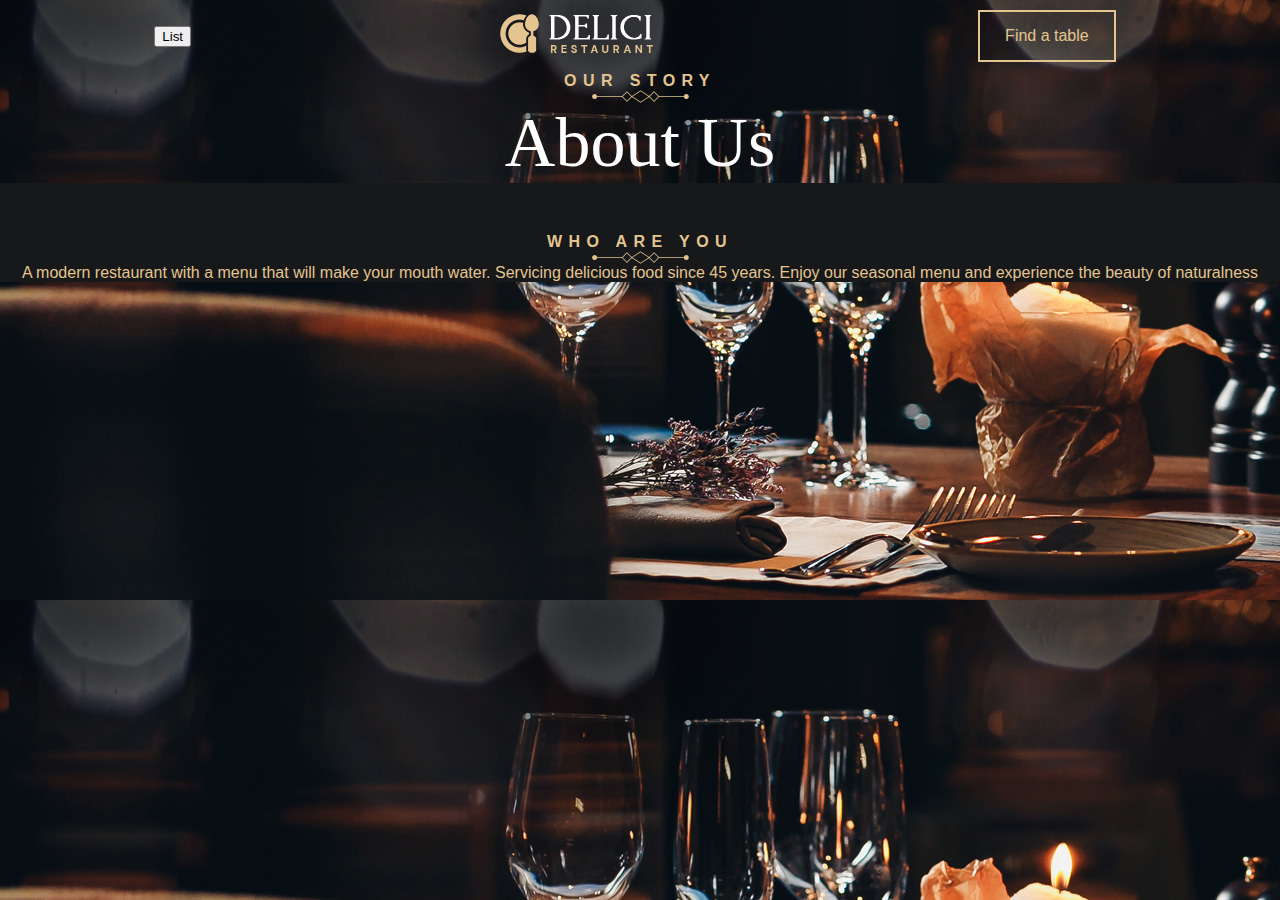
==== Aboutus.html @ eef8cc1a "add aboutus" ====
<!DOCTYPE html>
<html lang="en">
    <head>
        <title></title>
        <meta charset="UTF-8">
        <meta name="viewport" content="width=device-width, initial-scale=1">
        <link href="../Assets/Css/Aboutus.css" rel="stylesheet">
    </head>
    <body>
    <header class="header">
        <div class="form-header">
        <button class="list">List</button>
        <a href="./home.html"><img src="../Assets/Picture/ImageAboutus/Logosan.png" alt="Logo"></a>
        <div class="find-a-table">Find a table</div>
        </div>
        <div class="text">
            <span>OUR STORY</span>
            <img src="../Assets/Picture/ImageAboutus/symbol.png" alt="symbol">
            <div class="subtitle">About Us</div>
        </div>
    </header>
    <div class="space"></div>
    <div class="subtext">
        <span>WHO ARE YOU</span>
        <img src="../Assets/Picture/ImageAboutus/symbol.png" alt="symbol">
        <div>A modern restaurant with a menu that will make your mouth water. Servicing delicious food since 45 years. Enjoy our seasonal menu and experience the beauty of naturalness</div>
    </div>


    </body>
</html>
---- Assets/Css/Aboutus.css ----
body{
    background-image: url(../Picture/ImageAboutus/banner-image-1.6ae18acdd16dc62fbafb.jpg);
    font-family: Arial, Helvetica, sans-serif;
    color: #e4c590;
    max-width: 100%;
    padding: 0;
    margin: 0;
    overflow: hidden;
}
.form-header{
    display: flex;
    flex-direction: row;
    justify-content: space-around;
    align-items: center;
}
.find-a-table{
    border: solid 2px #e4c590;
    margin: 10px;
    padding: 15px 25px 15px 25px;
}
.find-a-table:hover{
    background-color: #e4c590;
    color:black;
    transition: all 1s ease;
}
.text{
    display:flex;
    flex-direction: column;
    align-items: center;
    position: relative;
}
span{
    font-weight: 700;
    letter-spacing: .4em;
}
.subtitle{
    font-family: 'Times New Roman', Times, serif;
    color:white;
    font-size: 70px;
    text-transform:initial;
}
.subtext{
    border:solid 0px;
    background-color: #171819;
    display:flex;
    flex-direction: column;
    align-items: center;
}
.space{
    width:100%;
    height: 50px;
    background-color: #171819;
}
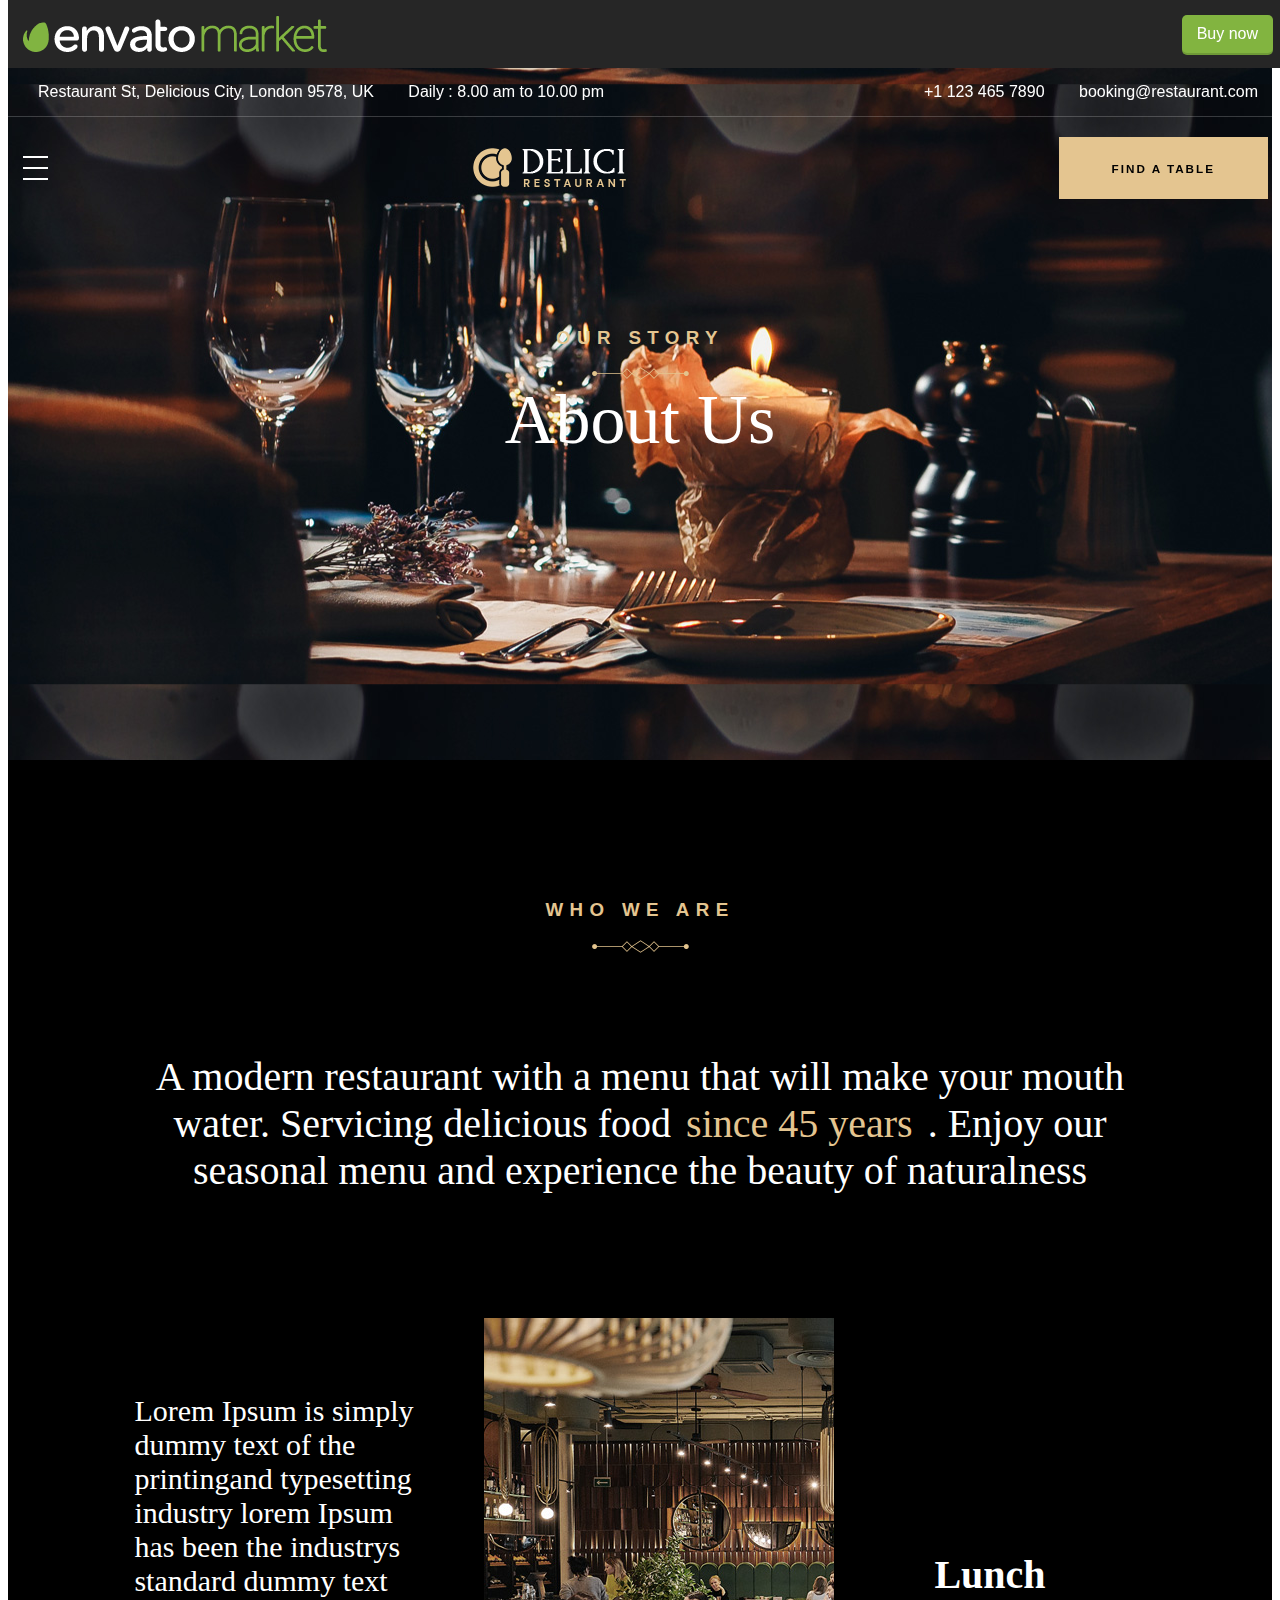
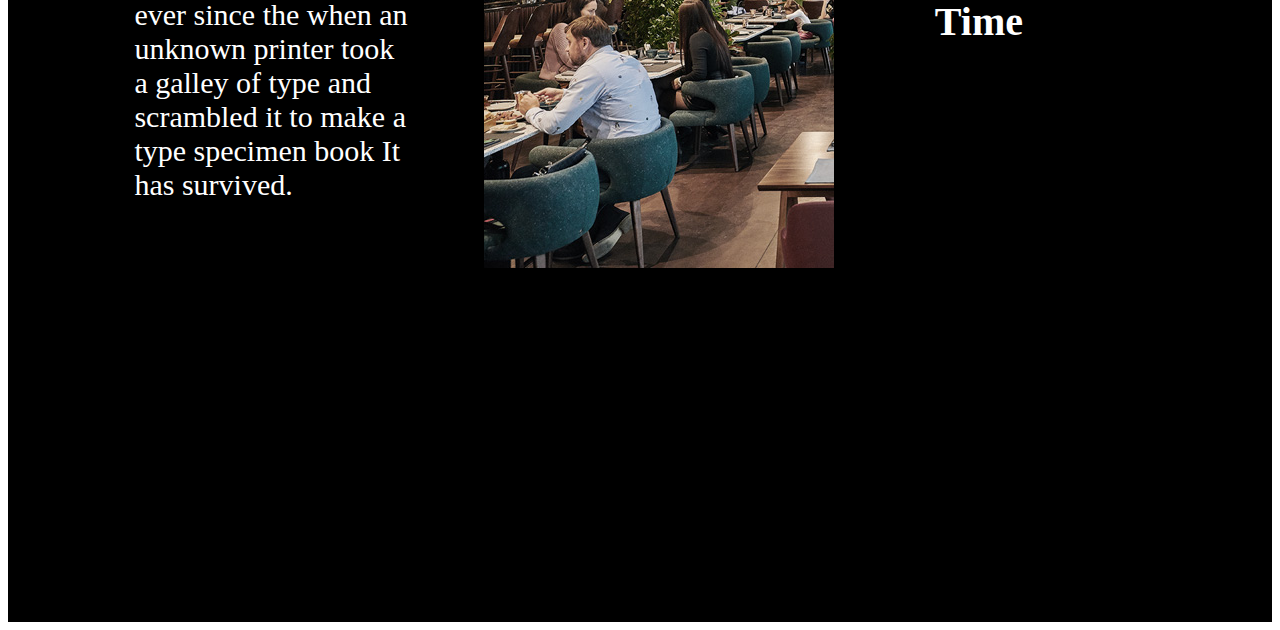
==== commit 1c4c7200: "update new aboutus file" ====
--- a/Aboutus.html
+++ b/Aboutus.html
@@ -4,28 +4,62 @@
         <title></title>
         <meta charset="UTF-8">
         <meta name="viewport" content="width=device-width, initial-scale=1">
-        <link href="../Assets/Css/Aboutus.css" rel="stylesheet">
+        <link href="./Assets/Css/Aboutus.css" rel="stylesheet">
     </head>
     <body>
-    <header class="header">
-        <div class="form-header">
-        <button class="list">List</button>
-        <a href="./home.html"><img src="../Assets/Picture/ImageAboutus/Logosan.png" alt="Logo"></a>
-        <div class="find-a-table">Find a table</div>
-        </div>
-        <div class="text">
-            <span>OUR STORY</span>
-            <img src="../Assets/Picture/ImageAboutus/symbol.png" alt="symbol">
+        <header class="header-box">
+            <div class="top-header">
+                <img src="./Assets/Picture/ImageAboutus/Layer.png" alt="product">
+                <a class="link" href="./home.html">Buy now</a>
+            </div>
+            <div class="topnext">
+                <div class="topnext-left">
+                    <span>Restaurant St, Delicious City, London 9578, UK </span>
+                    <span>Daily : 8.00 am to 10.00 pm</span>
+                </div>
+                <div class="topnext-right">
+                    <span>+1 123 465 7890</span>
+                    <span>booking@restaurant.com</span>
+                </div>
+            </div>
+            <div class="boxbottom">
+                <span class="list">
+                    <span class="top"></span>
+                    <span class="middle"></span>
+                    <span class="bottom"></span>
+                </span>
+                <img src="./Assets/Picture/ImageAboutus/Logosan.png" alt="Logosan">
+                <div class="find-a-table"><h3>FIND A TABLE</h3></div>
+            </div>
+        </header>
+        <div class="container1">
+            <div class="subtext"><h3>OUR STORY</h3></div>
+            <img src="./Assets/Picture/ImageAboutus/symbol.png" alt="Symbol">
             <div class="subtitle">About Us</div>
         </div>
-    </header>
-    <div class="space"></div>
-    <div class="subtext">
-        <span>WHO ARE YOU</span>
-        <img src="../Assets/Picture/ImageAboutus/symbol.png" alt="symbol">
-        <div>A modern restaurant with a menu that will make your mouth water. Servicing delicious food since 45 years. Enjoy our seasonal menu and experience the beauty of naturalness</div>
-    </div>
-
+        <div class="container2">
+            <div class="subtext"><h3>WHO WE ARE</h3></div>
+            <img src="./Assets/Picture/ImageAboutus/symbol.png" alt="Symbol">
+            <div class="text">
+            A modern restaurant with a menu that will make your mouth water. 
+            Servicing delicious food<span>since 45 years</span>.
+            Enjoy our seasonal menu and experience the beauty of naturalness
+            <div class="boxcontainer">
+                <div class="box1">
+                    <div class="text">
+                        Lorem Ipsum is simply dummy text of the printingand typesetting industry lorem Ipsum has been the industrys standard dummy text ever since the when an unknown printer took a galley of type and scrambled it to make a type specimen book It has survived.
+                    </div>
+                </div>
+                <div class="box2">
+                <img src="./Assets/Picture/ImageAboutus/photo1.jpg" alt="photo1">
+                </div>
+                <div class="box3">
+                    <div class="text"><strong>Lunch Time</strong></div>
+                    
+                </div>
+            </div>
+            </div>
+        </div>
 
     </body>
 </html>--- a/Assets/Css/Aboutus.css
+++ b/Assets/Css/Aboutus.css
@@ -1,53 +1,175 @@
-body{
-    background-image: url(../Picture/ImageAboutus/banner-image-1.6ae18acdd16dc62fbafb.jpg);
+.header-box{
+    position: fixed;
+    width: 100%;
+    top:0px;
+    z-index: 999;
+}
+.top-header{
+    background-color: #262626;
+    max-width: 100%;
+    display: flex;
+    align-items: center;
+    justify-content: space-between;
+    position: sticky;
+    padding: 15px;
+}
+.link{
+    border: none;
+    box-shadow: 0 2px 0 #6f9a37;
+    background-color: #82b440;
+    border-radius: 5px;
+    padding: 10px 15px;
+    text-decoration: none;
     font-family: Arial, Helvetica, sans-serif;
-    color: #e4c590;
-    max-width: 100%;
-    padding: 0;
-    margin: 0;
-    overflow: hidden;
+    cursor: pointer;
+    color: white;
 }
-.form-header{
+.topnext{
+    display:flex;
+    color:white;
+    background:none;
+    border-bottom: 1px solid hsla(0,0%,100%,.2);
+    padding:15px;
+    justify-content: space-between;
+    font-family: Arial, Helvetica, sans-serif;
+}
+span{
+    padding:15px;
+}
+.boxbottom{
     display: flex;
     flex-direction: row;
-    justify-content: space-around;
     align-items: center;
+    justify-content: space-between;
 }
 .find-a-table{
-    border: solid 2px #e4c590;
-    margin: 10px;
-    padding: 15px 25px 15px 25px;
+    background-color: #e4c590;
+    padding: 10px 50px;
+    margin: 20px;
+    font-family: Arial, Helvetica, sans-serif;
+    cursor: pointer;
+    letter-spacing: 2px;
+    font-size: 10px;
+    transition: all .3s ease 0s;
+    vertical-align: top;
+    border: solid 3px #e4c590;
 }
 .find-a-table:hover{
-    background-color: #e4c590;
-    color:black;
-    transition: all 1s ease;
+    background-color: black;
+    color:white;
 }
-.text{
+.top{
+    animation-name:return;
+    animation-duration: 1s;
+    animation-timing-function: ease-in-out;
+    animation-delay: 0.2s;
+    animation-iteration-count: infinite;
+    animation-direction: alternate;
+    animation-fill-mode: forwards;
+    animation-play-state: running;  
+}
+.middle{
+    animation-duration: 1s;
+    animation-timing-function: ease-in-out;
+    animation-delay: 0.4s;
+    animation-iteration-count: infinite;
+    animation-direction: alternate;
+    animation-fill-mode: forwards;
+    animation-play-state: running;
+    animation-name: return;
+}
+.bottom{
+    animation-duration: 1s;
+    animation-timing-function: ease-in-out;
+    animation-delay: 0.6s;
+    animation-iteration-count: infinite;
+    animation-direction: alternate;
+    animation-fill-mode: forwards;
+    animation-play-state: running;
+    animation-name: return;
+}
+@keyframes return {
+0% {
+    width: 100%;
+}
+50%{
+    width: 50%;
+}
+100%{
+    width: 100%;
+}
+}
+.list{
+    display: flex;
+    flex-direction: column;
+    height: 24px;
+    justify-content: space-between;
+    padding-bottom: 5px;
+    padding-top: 5px;
+    width: 30px;
+
+}
+.list span{
+    background: #fff;
+    height: 2px;
+    width: 83.33333333%;
+    transition-duration: 0.4s;
+    transition-timing-function: ease-in-out;
+    transition-property: all;
+    padding: 0px;
+}
+.list:hover span{
+    width: 100%;
+}
+.container1{
+    display: flex;
+    flex-direction: column;
+    align-items: center;
+    margin: 0px;
+    background-image: url(../Picture/ImageAboutus/banner-image-1.6ae18acdd16dc62fbafb.jpg);
+    max-width: 100%;
+    padding: 300px;
+    background-position: 50%;
+}
+.subtext{
+    letter-spacing: .4em;
+    color: #e4c590;
+    font-family: Arial, Helvetica, sans-serif;
+}
+.subtitle{
+    font-size: 70px;
+    color: #fff;
+}
+.container2{
+    background-color: black;
     display:flex;
     flex-direction: column;
     align-items: center;
-    position: relative;
+    padding: 120px 0px;
 }
-span{
-    font-weight: 700;
-    letter-spacing: .4em;
+.text{
+    color:#fff;
+    margin:0 auto;
+    width: 80%;
+    text-align: center;
+    font-size: 40px;
+    margin: 100px 0px;
 }
-.subtitle{
-    font-family: 'Times New Roman', Times, serif;
-    color:white;
-    font-size: 70px;
-    text-transform:initial;
+.text span{
+    color: #e4c590;
 }
-.subtext{
-    border:solid 0px;
-    background-color: #171819;
-    display:flex;
-    flex-direction: column;
+.boxcontainer{
+    display: flex;
+    margin: 100px 0px;
+    flex-direction: row;
     align-items: center;
 }
-.space{
-    width:100%;
-    height: 50px;
-    background-color: #171819;
+.box1 .text{
+    font-size: 30px;
+    width: 80%;
+    text-align: left;
+}
+.box3{
+    padding: 0px 100px;
+    margin: auto;
 }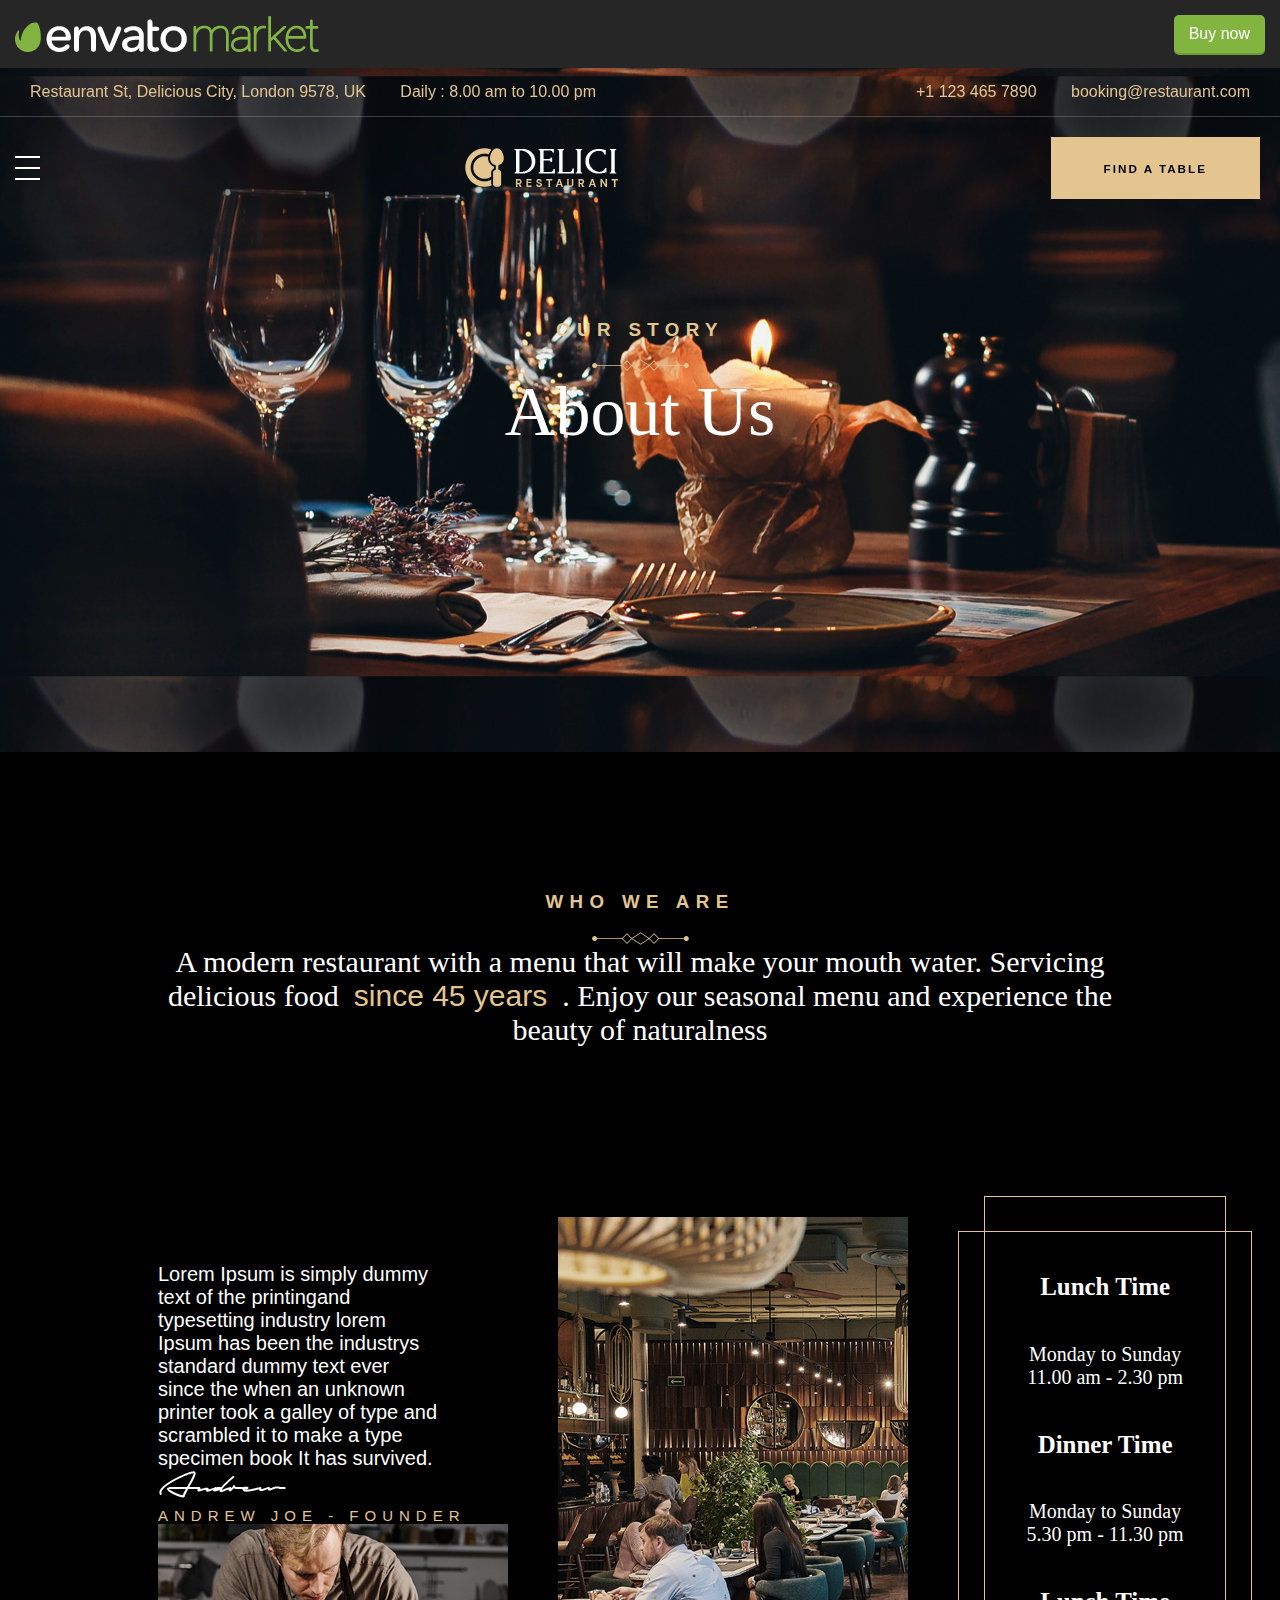
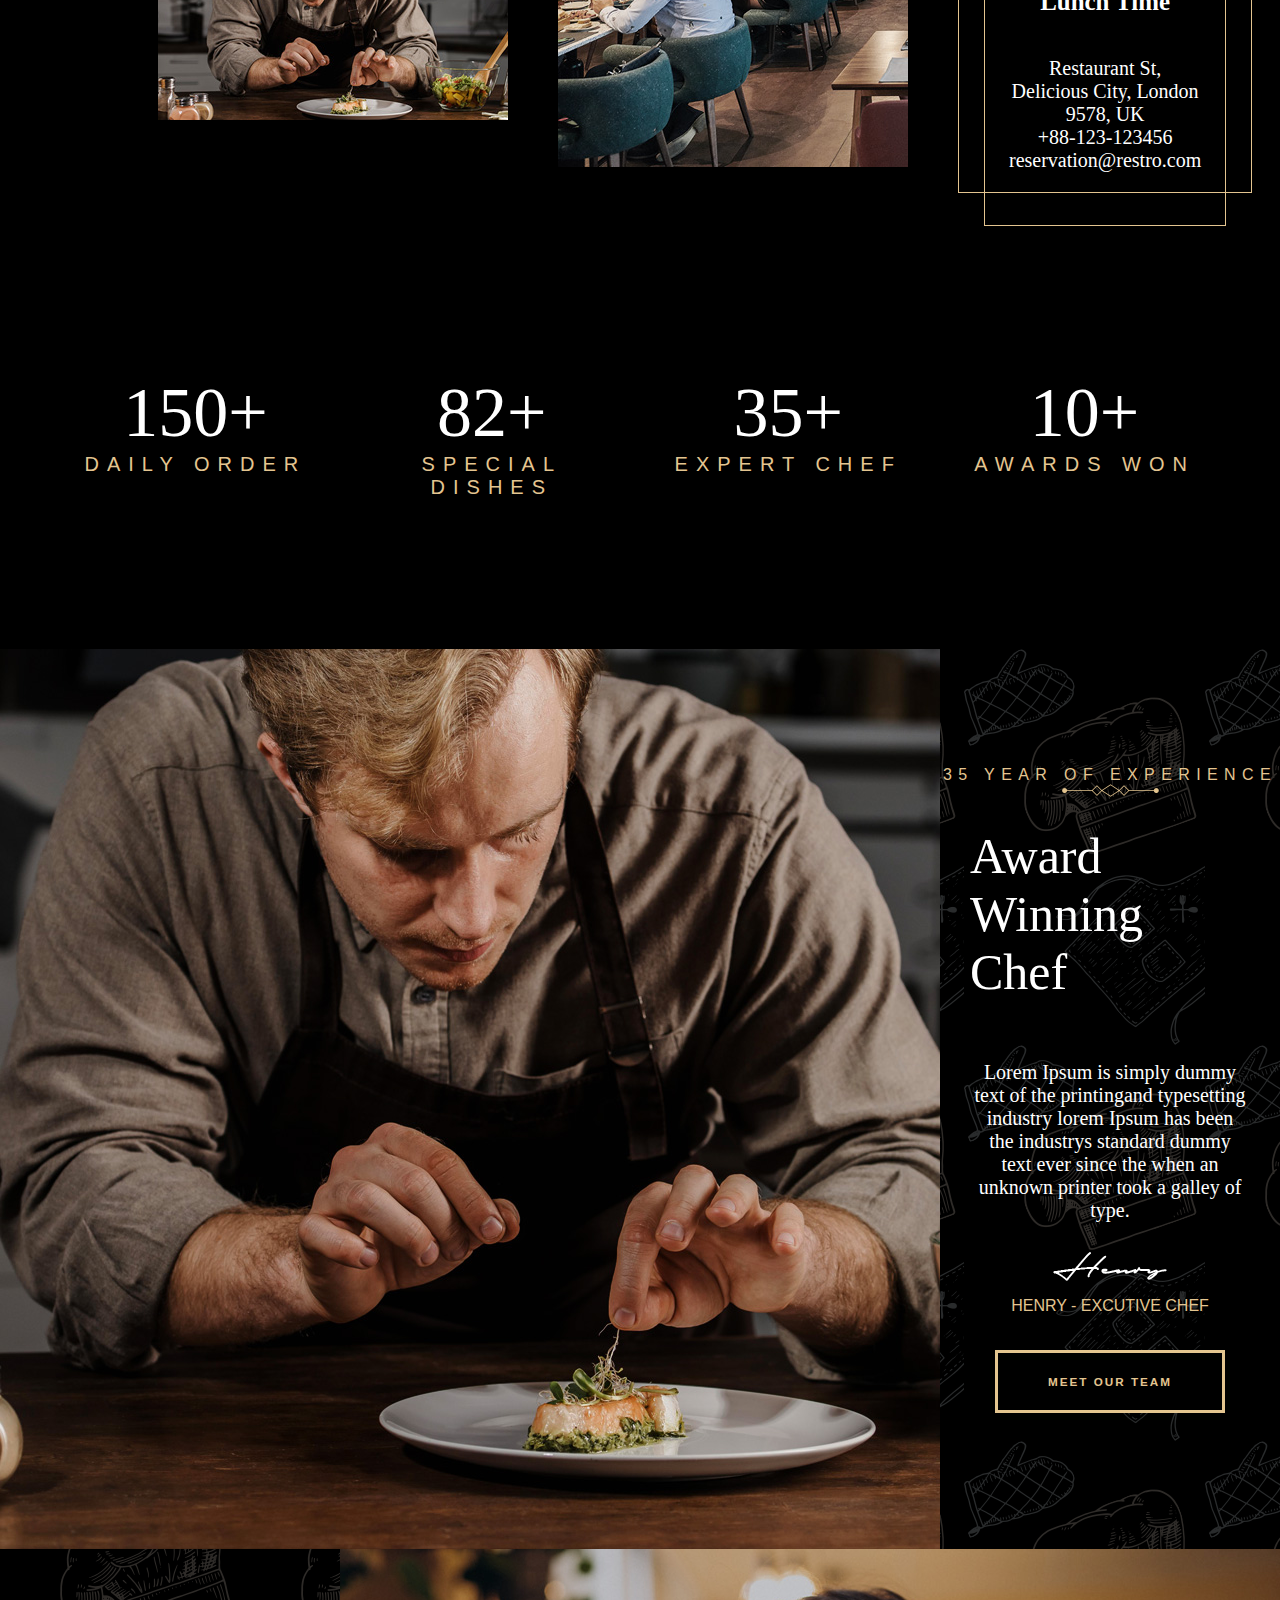
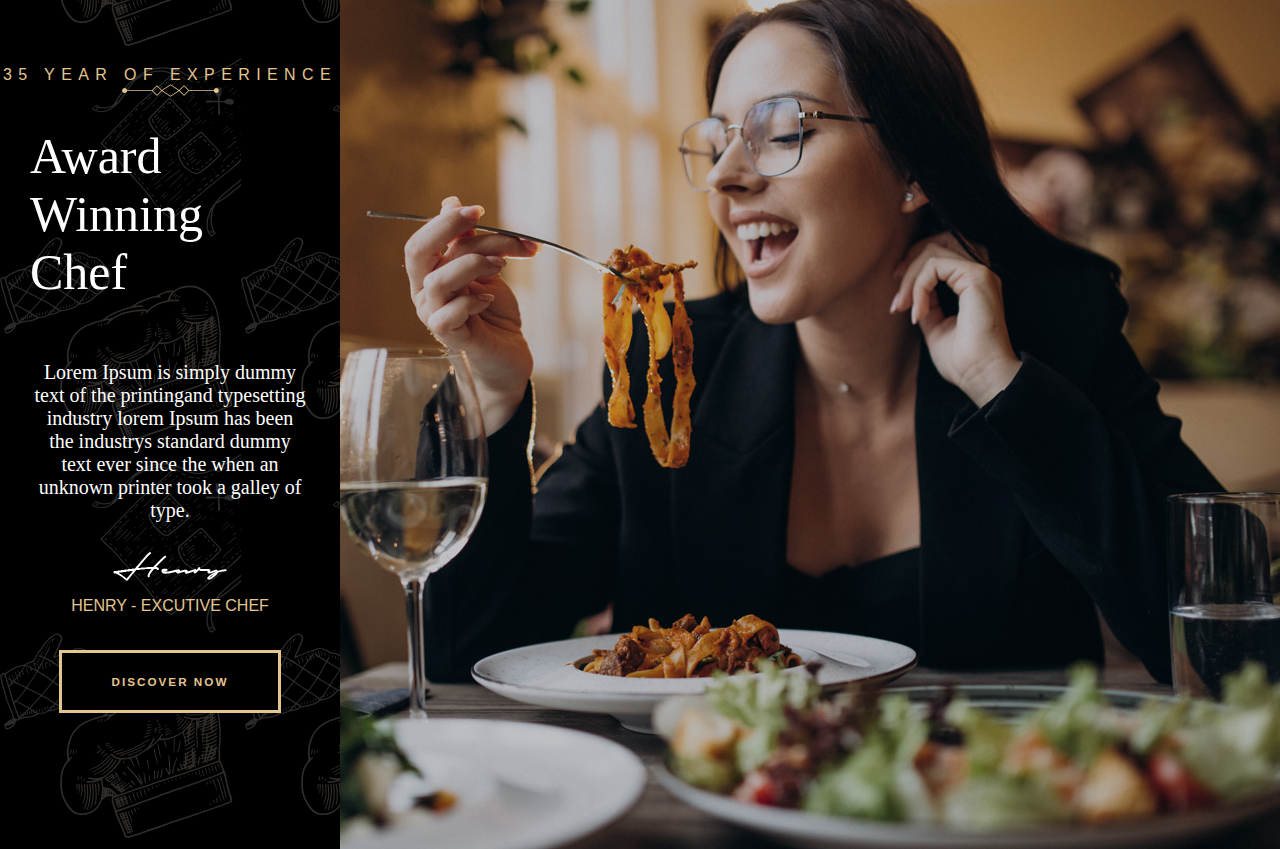
==== commit 95950609: "reup aboutus" ====
--- a/Aboutus.html
+++ b/Aboutus.html
@@ -1,7 +1,7 @@
 <!DOCTYPE html>
 <html lang="en">
     <head>
-        <title></title>
+        <title>About Us</title>
         <meta charset="UTF-8">
         <meta name="viewport" content="width=device-width, initial-scale=1">
         <link href="./Assets/Css/Aboutus.css" rel="stylesheet">
@@ -49,17 +49,79 @@
                     <div class="text">
                         Lorem Ipsum is simply dummy text of the printingand typesetting industry lorem Ipsum has been the industrys standard dummy text ever since the when an unknown printer took a galley of type and scrambled it to make a type specimen book It has survived.
                     </div>
+                    <img src="./Assets/Picture/ImageAboutus/signature.png" alt="signature">
+                    <div class="subtext">ANDREW JOE - FOUNDER</div>
+                    <img src="./Assets/Picture/ImageAboutus/adpicture.jpg" alt="video">
                 </div>
                 <div class="box2">
                 <img src="./Assets/Picture/ImageAboutus/photo1.jpg" alt="photo1">
                 </div>
-                <div class="box3">
-                    <div class="text"><strong>Lunch Time</strong></div>
-                    
+                <div class="box3-before">
+                    <div class="box3">
+                        <div class="text"><h5>Lunch Time</h5></div>
+                        <div>Monday to Sunday</div>
+                        <div>11.00 am - 2.30 pm</div>
+                        <div class="text"><h5>Dinner Time</h5></div>
+                        <div>Monday to Sunday</div>
+                        <div>5.30 pm - 11.30 pm</div>
+                        <div class="text"><h5>Lunch Time</h5></div>
+                        <div>Restaurant St, Delicious City, London 9578, UK</div>
+                        <div>+88-123-123456
+                            reservation@restro.com</div>
+                </div>
                 </div>
             </div>
             </div>
+            <div class="container-text">
+                <div class="subtitle">150+
+                    <div class="subtext">
+                        DAILY ORDER
+                    </div>
+                </div>
+                <div class="subtitle">82+
+                    <div class="subtext">
+                        SPECIAL DISHES
+                    </div>
+                </div>
+                <div class="subtitle">35+
+                    <div class="subtext">
+                        EXPERT CHEF
+                    </div>
+                </div>
+                <div class="subtitle">10+
+                    <div class="subtext">
+                        AWARDS WON
+                    </div>
+                </div>
+            </div>
         </div>
+        <div class="container3">
+        <div class="block">
+            <img src="./Assets/Picture/ImageAboutus/adpicture2.jpg" alt="adpicture">
+            <div class="smallblock">
+                <div class="subtext">35 YEAR OF EXPERIENCE</div>
+                <img src="./Assets/Picture/ImageAboutus/symbol.png" alt="symbol">
+                <div class="subtitle">Award Winning Chef</div>
+                <div class="text">Lorem Ipsum is simply dummy text of the printingand typesetting industry lorem Ipsum has been the industrys standard dummy text ever since the when an unknown printer took a galley of type.</div>
+                <img src="./Assets/Picture/ImageAboutus/signature2.png" alt="signature">
+                <span>HENRY - EXCUTIVE CHEF</span>
+                <div class="meet-our-team"><h3>MEET OUR TEAM</h3></div>
+            </div>
+        </div>
+        <div class="block">
+            <div class="smallblock">
+                <div class="subtext">35 YEAR OF EXPERIENCE</div>
+                <img src="./Assets/Picture/ImageAboutus/symbol.png" alt="symbol">
+                <div class="subtitle">Award Winning Chef</div>
+                <div class="text">Lorem Ipsum is simply dummy text of the printingand typesetting industry lorem Ipsum has been the industrys standard dummy text ever since the when an unknown printer took a galley of type.</div>
+                <img src="./Assets/Picture/ImageAboutus/signature2.png" alt="signature">
+                <span>HENRY - EXCUTIVE CHEF</span>
+                <div class="meet-our-team"><h3>DISCOVER NOW</h3></div>
+            </div>
+            <img src="./Assets/Picture/ImageAboutus/adpicture3.jpg" alt="adpicture">
+        </div>
+        </div>
+        
 
     </body>
 </html>--- a/Assets/Css/Aboutus.css
+++ b/Assets/Css/Aboutus.css
@@ -1,3 +1,6 @@
+body{
+    margin:0px;
+}
 .header-box{
     position: fixed;
     width: 100%;
@@ -35,6 +38,8 @@
 }
 span{
     padding:15px;
+    color: #e4c590;
+    font-family: Arial, Helvetica, sans-serif;
 }
 .boxbottom{
     display: flex;
@@ -147,29 +152,107 @@
     align-items: center;
     padding: 120px 0px;
 }
+.container2 .subtext img{
+    margin: 30px 0px 50px 0px
+}
 .text{
     color:#fff;
     margin:0 auto;
     width: 80%;
     text-align: center;
-    font-size: 40px;
-    margin: 100px 0px;
+    font-size: 30px;
 }
 .text span{
     color: #e4c590;
 }
 .boxcontainer{
     display: flex;
-    margin: 100px 0px;
+    margin: 100px 30px;
     flex-direction: row;
     align-items: center;
 }
 .box1 .text{
-    font-size: 30px;
+    font-size: 20px;
     width: 80%;
     text-align: left;
+    font-family: Arial, Helvetica, sans-serif;
+    margin:0px;
+}
+.box1{
+    text-align: left;
+}
+.box1 .subtext{
+    font-size: 15px;
+}
+.box2{
+    margin: 0px 0px 0px 50px;
 }
 .box3{
-    padding: 0px 100px;
-    margin: auto;
-}+    padding: 0px 50px 20px 50px;
+    display: flex;
+    font-size: 20px;
+    flex-direction: column;
+    align-items: center;
+    border:#e4c590 solid 1px;
+}
+.box3-before::before{
+    content: "";
+    border: #e4c590 solid 1px;
+    padding: 0px 150px 595px 90px;
+}
+.box3-before{
+    margin: 50px;
+}
+.container-text{
+    display: flex;
+    flex-direction: row;
+}
+.container-text .subtitle{
+    text-align: center;
+    width: 100%;
+    margin: 30px;
+}
+.container-text .subtitle .subtext{
+    font-size: 20px;
+}
+.container3{
+    display: flex;
+    flex-direction: column;
+    background-color: black;
+    background-image: url(../Picture/ImageAboutus/backgroundcontainer3.png)
+}
+.block{
+    display: flex;
+    flex-direction: row;
+}
+.smallblock{
+    display: flex;
+    flex-direction: column;
+    align-items: center;
+    justify-content: center;
+}
+.smallblock .subtitle{
+    font-size: 50px;
+    margin: 30px;
+}
+.smallblock .text{
+    font-size: 20px;
+    margin: 30px;
+}
+.meet-our-team{
+    background-color: #000000;
+    padding: 10px 50px;
+    margin: 20px;
+    font-family: Arial, Helvetica, sans-serif;
+    cursor: pointer;
+    letter-spacing: 2px;
+    font-size: 10px;
+    transition: all .3s ease 0s;
+    vertical-align: top;
+    border: solid 3px #e4c590;
+    color:#e4c590;
+}
+.meet-our-team:hover{
+    background-color:#e4c590;
+    color:white;
+}
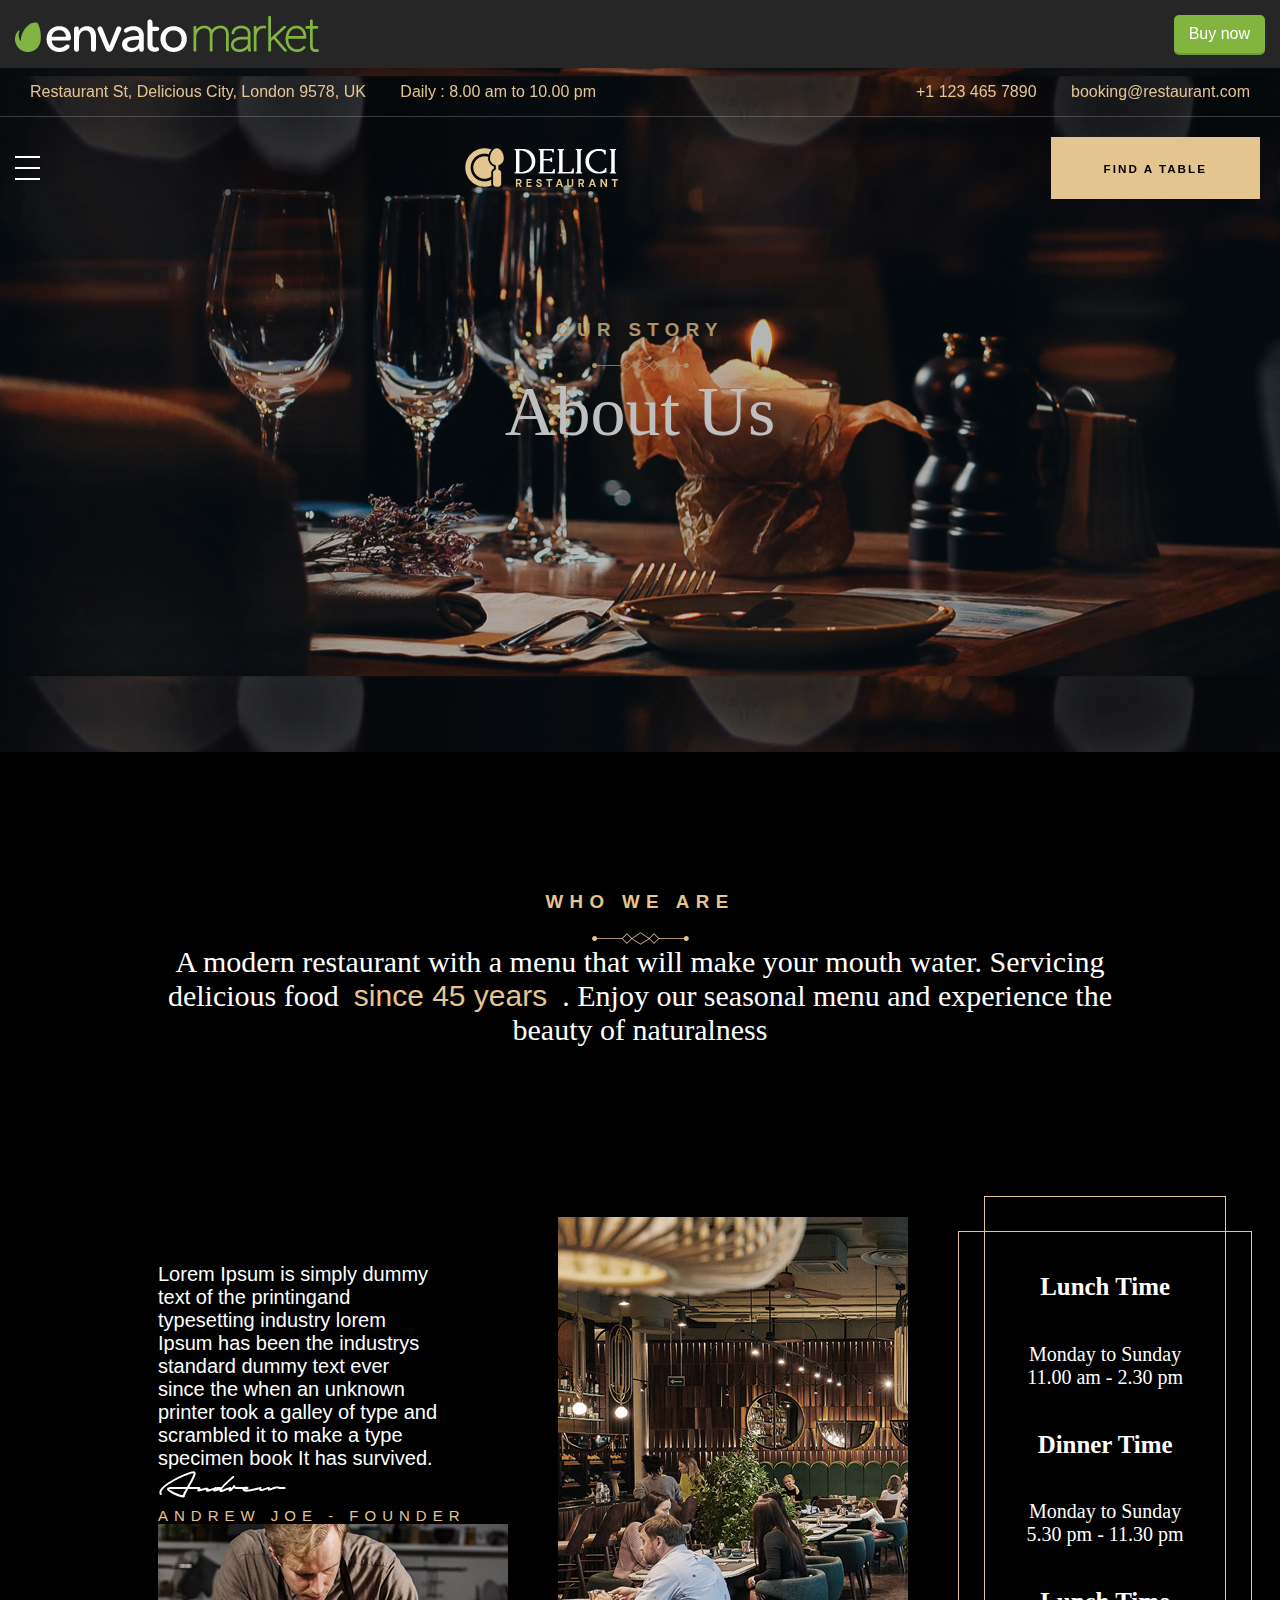
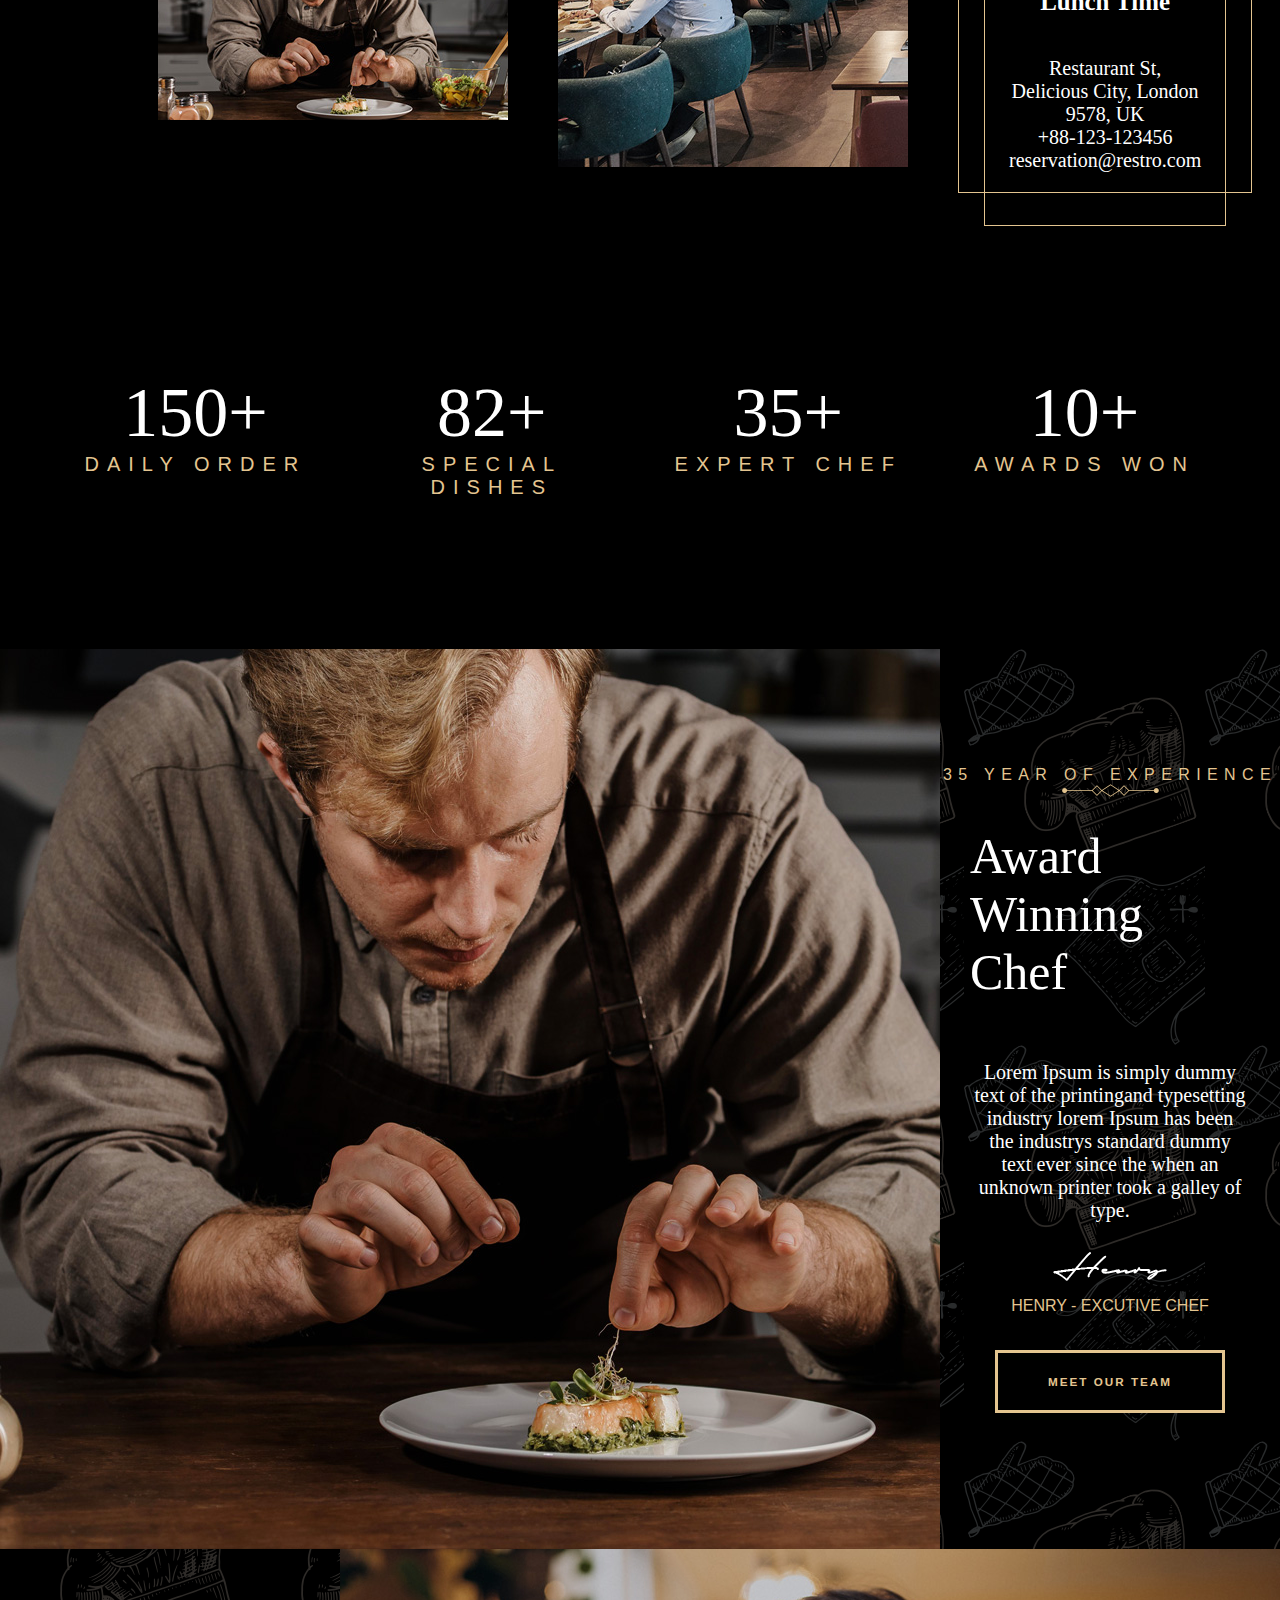
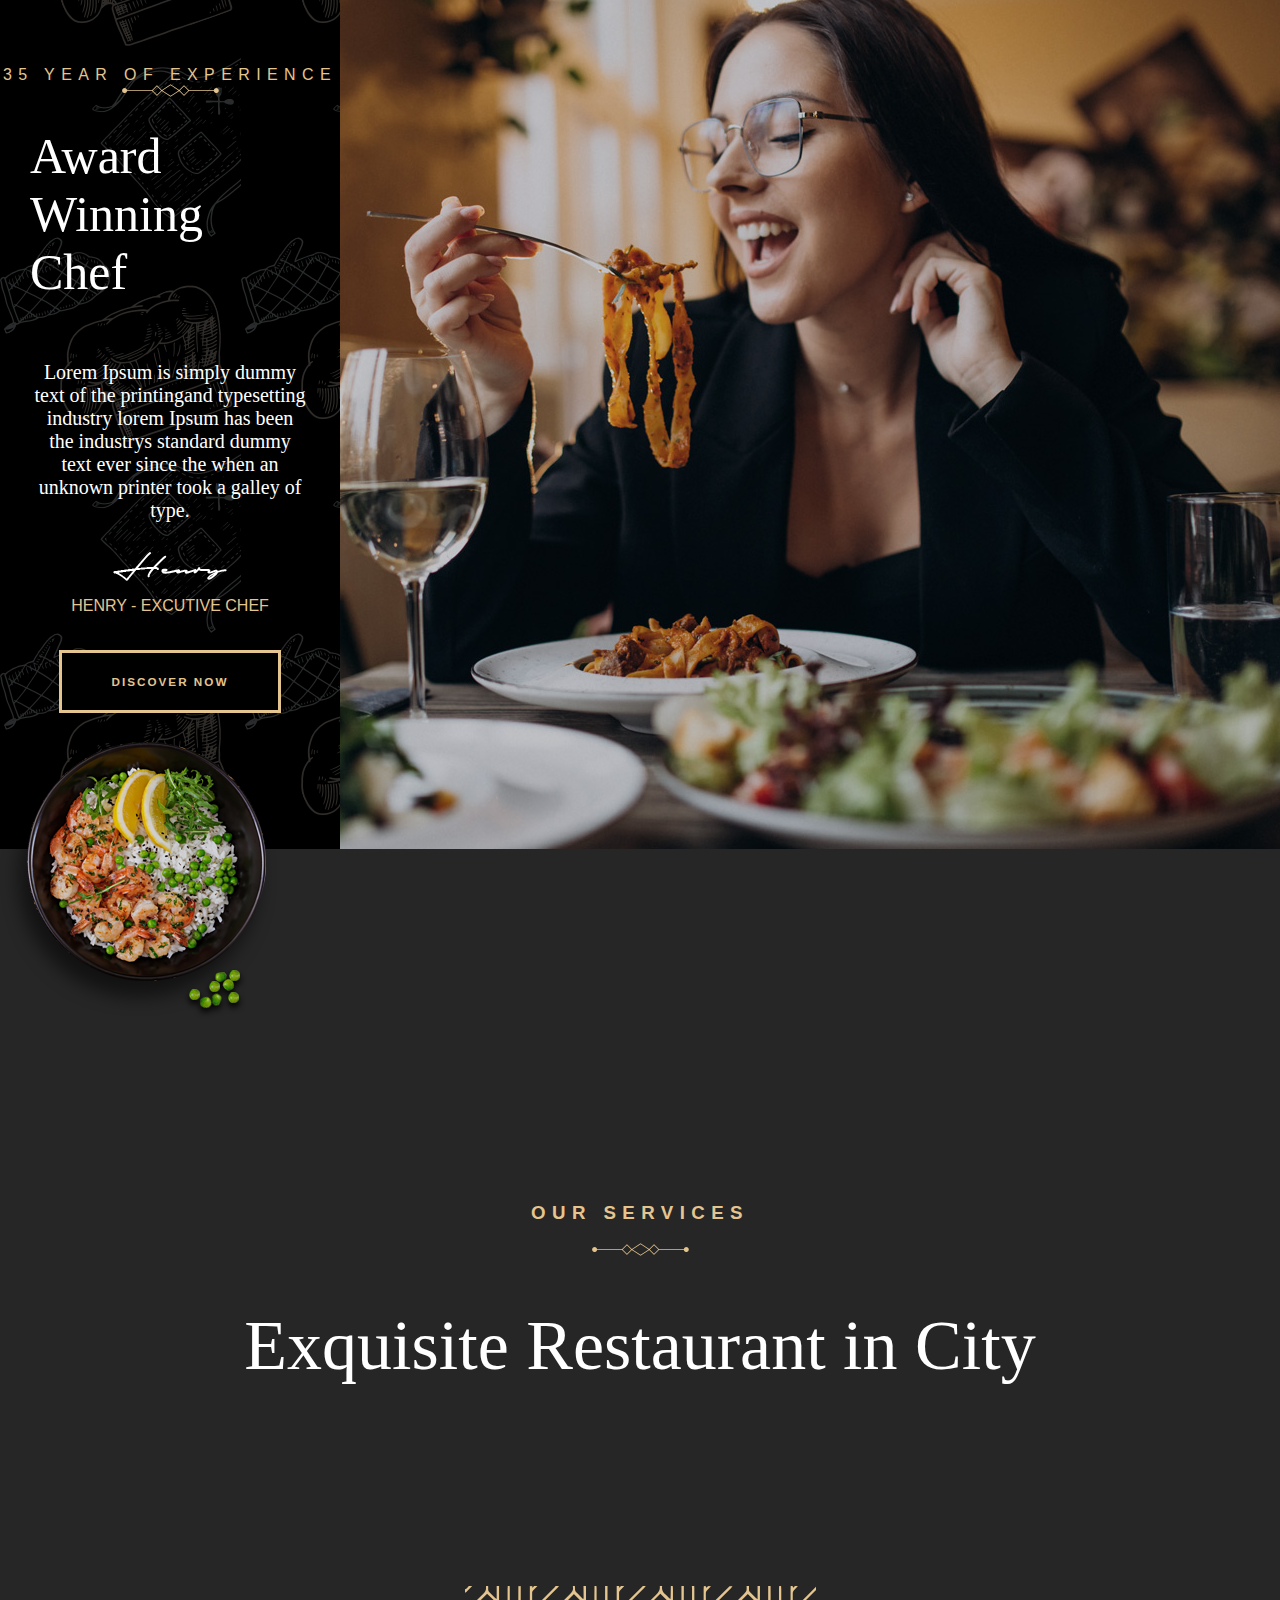
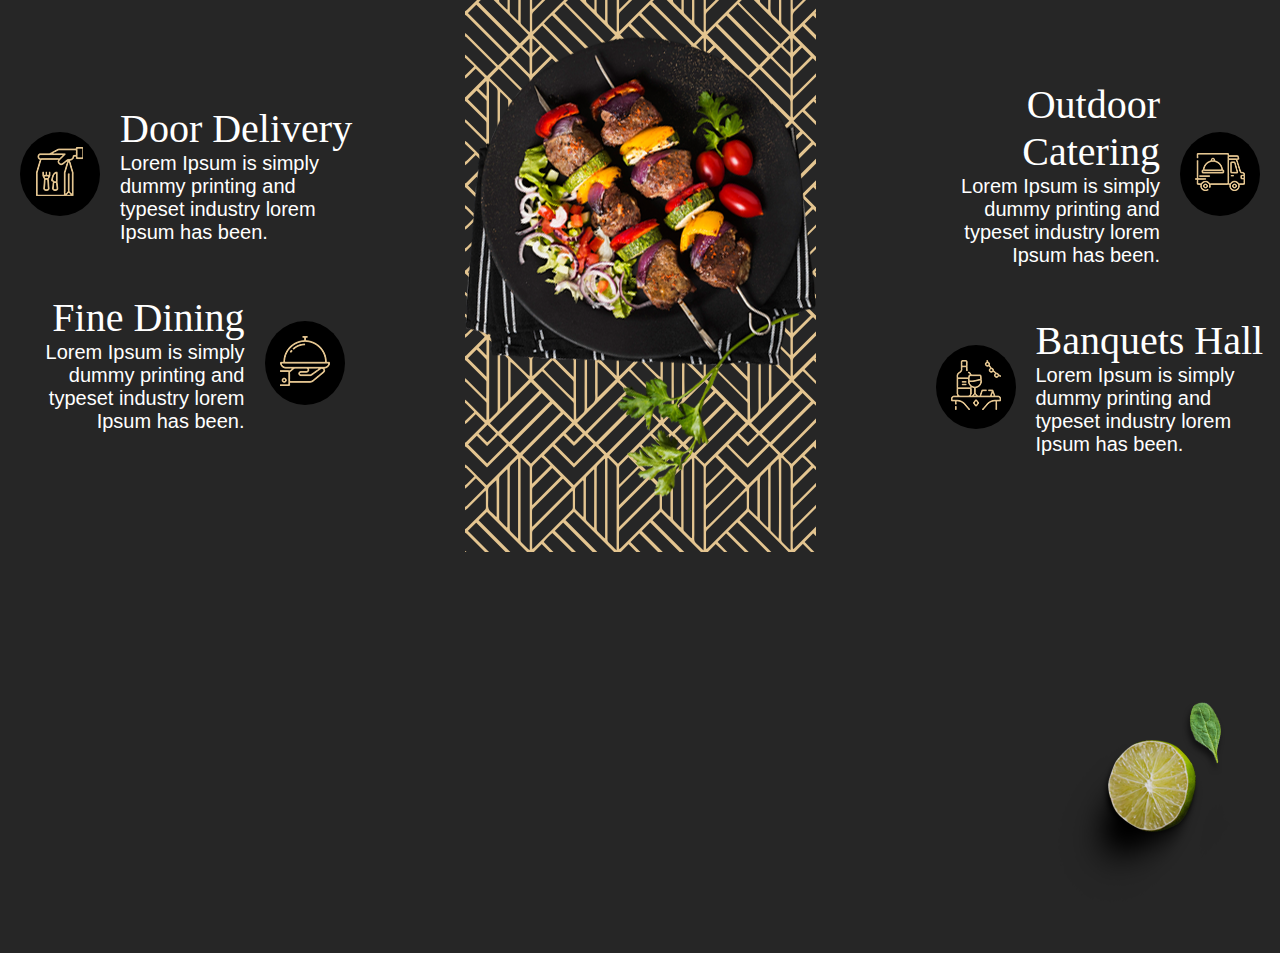
==== commit 37d72832: "updateaboutus" ====
--- a/Aboutus.html
+++ b/Aboutus.html
@@ -10,7 +10,7 @@
         <header class="header-box">
             <div class="top-header">
                 <img src="./Assets/Picture/ImageAboutus/Layer.png" alt="product">
-                <a class="link" href="./home.html">Buy now</a>
+                <a class="link" href="./index.html">Buy now</a>
             </div>
             <div class="topnext">
                 <div class="topnext-left">
@@ -121,7 +121,64 @@
             <img src="./Assets/Picture/ImageAboutus/adpicture3.jpg" alt="adpicture">
         </div>
         </div>
-        
+        <div class="container4">
+            <div class="block1">
+                <img src="./Assets/Picture/ImageAboutus/food.png" alt="food1">
+            </div>
+            <div class="block2">
+                <div class="subtext"><h3>OUR SERVICES</h3></div>
+                <img src="./Assets/Picture/ImageAboutus/symbol.png" alt="symbol">
+                <div class="subtitle">Exquisite Restaurant in City</div>
+            </div>
+            <div class="block3">
+                <div class="block-left">
+                    <div class="block-2">
+                        <div class="icon">
+                            <img src="./Assets/Picture/ImageAboutus/icon4.png" alt="icon1">
+                        </div>
+                        <div class="box1">
+                            <div class="subtitle1">Door Delivery</div>
+                            <div class="text1">Lorem Ipsum is simply dummy printing and typeset industry lorem Ipsum has been.</div>
+                        </div>
+                    </div>
+                    <div class="block-3">
+                        <div class="box1">
+                            <div class="subtitle1">Fine Dining</div>
+                            <div class="text1">Lorem Ipsum is simply dummy printing and typeset industry lorem Ipsum has been.</div>
+                        </div>
+                        <div class="icon">
+                            <img src="./Assets/Picture/ImageAboutus/icon3.png" alt="icon2">
+                        </div>
+                    </div>
+                </div>
+                <div class="block-center">
+                    <img src="./Assets/Picture/ImageAboutus/food2.png" alt="">
+                </div>
+                <div class="block-right">
+                    <div class="block-3">
+                        <div class="box1">
+                            <div class="subtitle1">Outdoor Catering</div>
+                            <div class="text1">Lorem Ipsum is simply dummy printing and typeset industry lorem Ipsum has been.</div>
+                        </div>
+                        <div class="icon">
+                            <img src="./Assets/Picture/ImageAboutus/icon2.png" alt="icon3">
+                        </div>
+                </div>
+                <div class="block-2">
+                    <div class="icon">
+                        <img src="./Assets/Picture/ImageAboutus/icon1.png" alt="icon4">
+                    </div>
+                    <div class="box1">
+                        <div class="subtitle1">Banquets Hall</div>
+                        <div class="text1">Lorem Ipsum is simply dummy printing and typeset industry lorem Ipsum has been.</div>
+                    </div>
+            </div>
+            </div>
+            </div>
+            <div class="block4">
+                <img src="./Assets/Picture/ImageAboutus/lemon.png" alt="lemon">
+            </div>
+        </div>
 
     </body>
 </html>--- a/Assets/Css/Aboutus.css
+++ b/Assets/Css/Aboutus.css
@@ -1,5 +1,7 @@
 body{
     margin:0px;
+    background-color: #000000;
+    position: absolute;
 }
 .header-box{
     position: fixed;
@@ -135,6 +137,7 @@
     max-width: 100%;
     padding: 300px;
     background-position: 50%;
+    opacity: .75;
 }
 .subtext{
     letter-spacing: .4em;
@@ -256,3 +259,65 @@
     background-color:#e4c590;
     color:white;
 }
+.container4{
+    display: flex;
+    flex-direction: column;
+    background-color: #262626;
+}
+.block1{
+    position: relative;
+    top:-110px;
+}
+.block2{
+    display: flex;
+    flex-direction: column;
+    align-items: center;
+    margin:50px;
+}
+.block-center{
+    padding: 50px 0px;
+    background-image: url(../Picture/ImageAboutus/zigzag.png);
+}
+.block2 .subtitle{
+    padding: 50px;
+}
+.block4{
+    display: flex;
+    justify-content: flex-end;
+    margin: 50px;
+}
+.block3{
+    display: flex;
+    flex-direction: row;
+    justify-content: center;
+    align-items: center;
+    color: #fff;
+}
+.icon{
+    background-color: #000000;
+    border-radius: 50%;
+    margin: 20px;
+}
+.block-2{
+    display: flex;
+    align-items: center;
+    margin: 50px 0px;
+}
+.block-3{
+    display: flex;
+    align-items: center;
+    margin: 50px 0px;
+}
+.subtitle1{
+    font-size: 40px;
+}
+.text1{
+    font-size: 20px;
+    font-family: Arial, Helvetica, sans-serif;
+}
+.block-3 .box1{
+    text-align: right;
+}
+.block-center{
+    margin:100px;
+}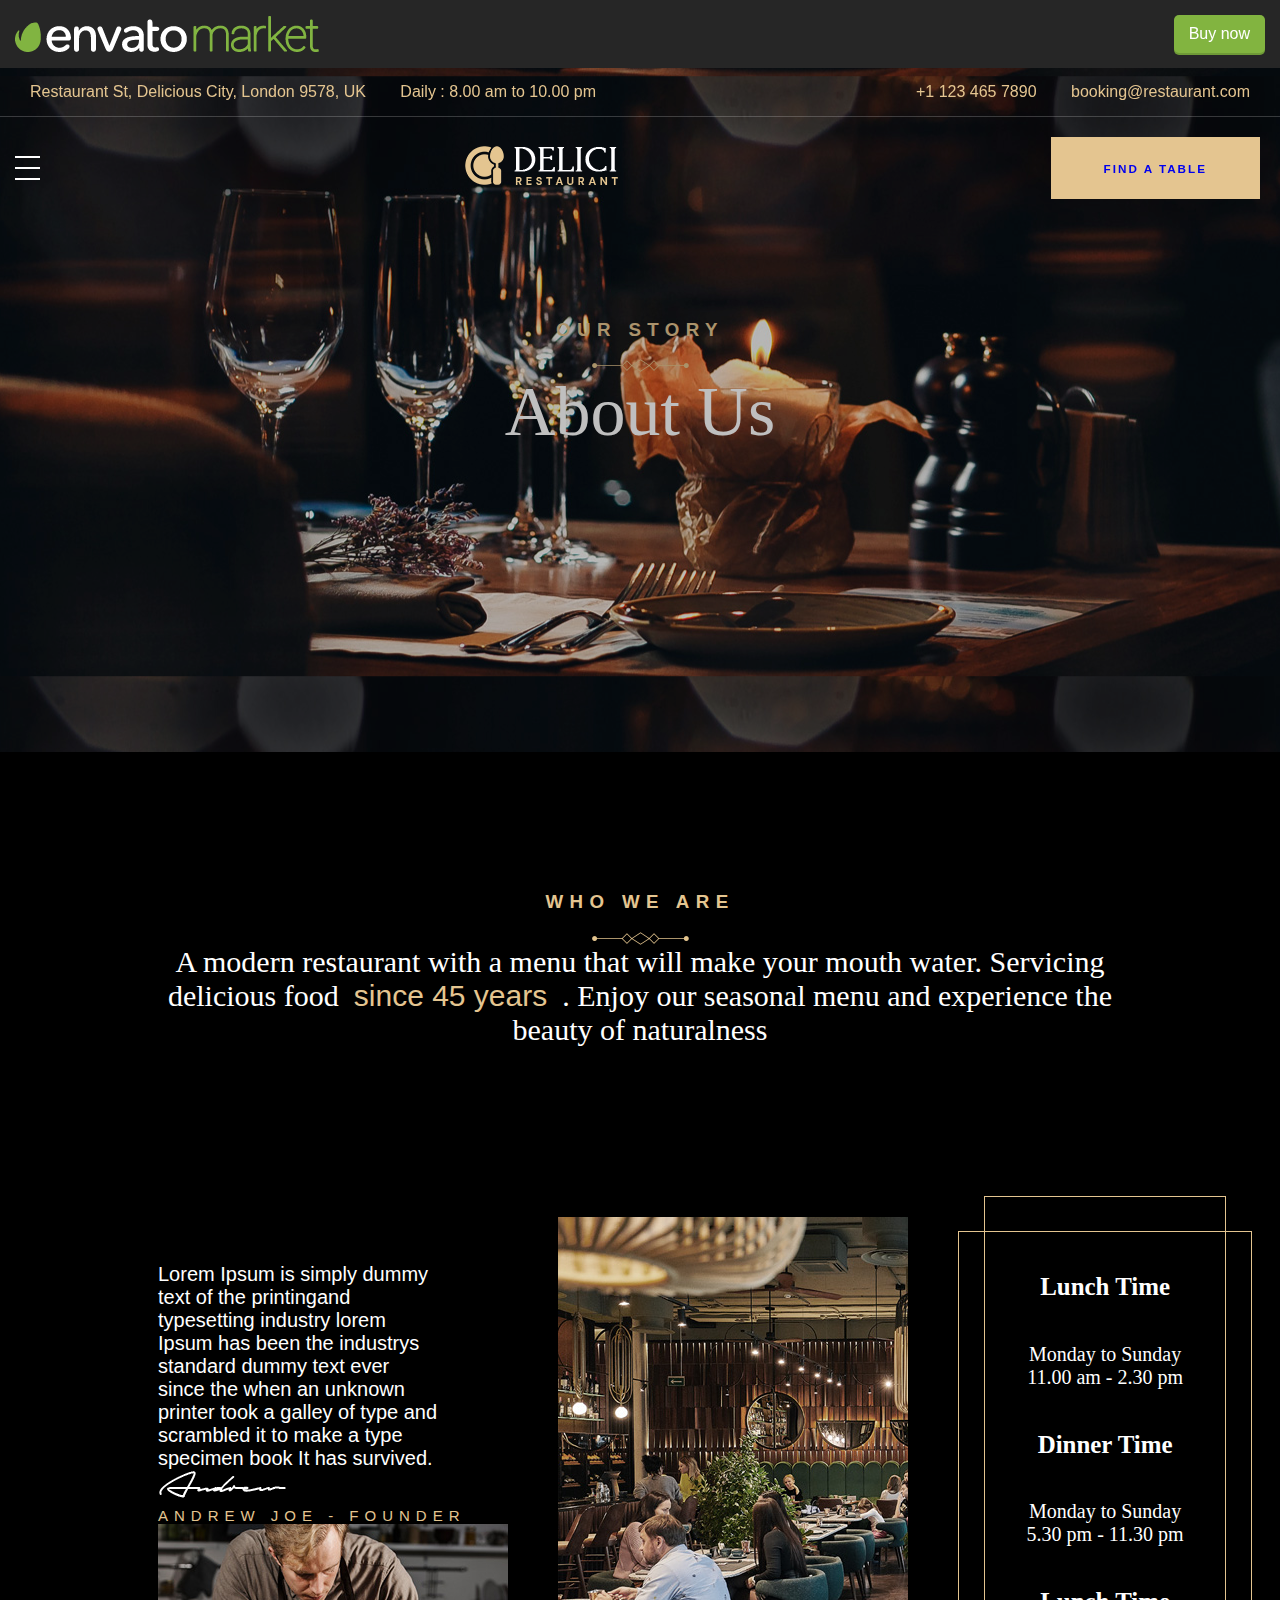
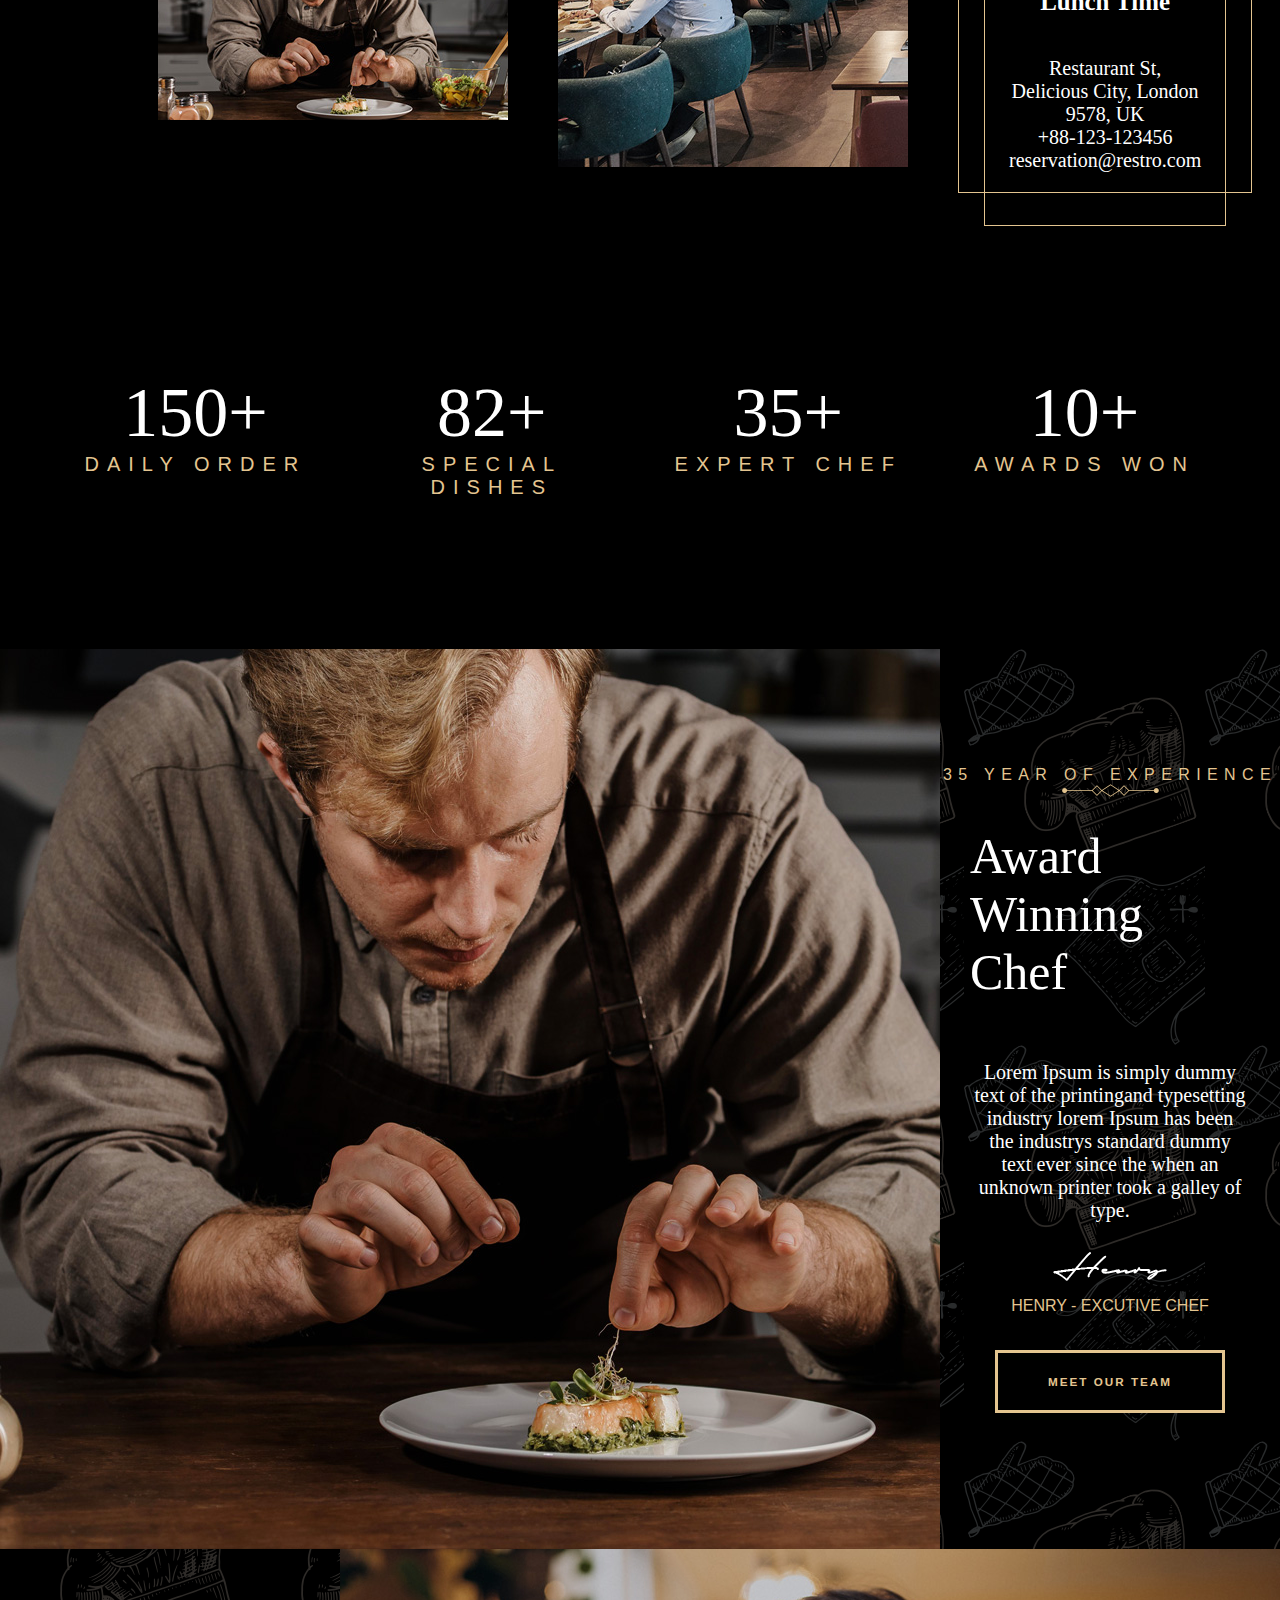
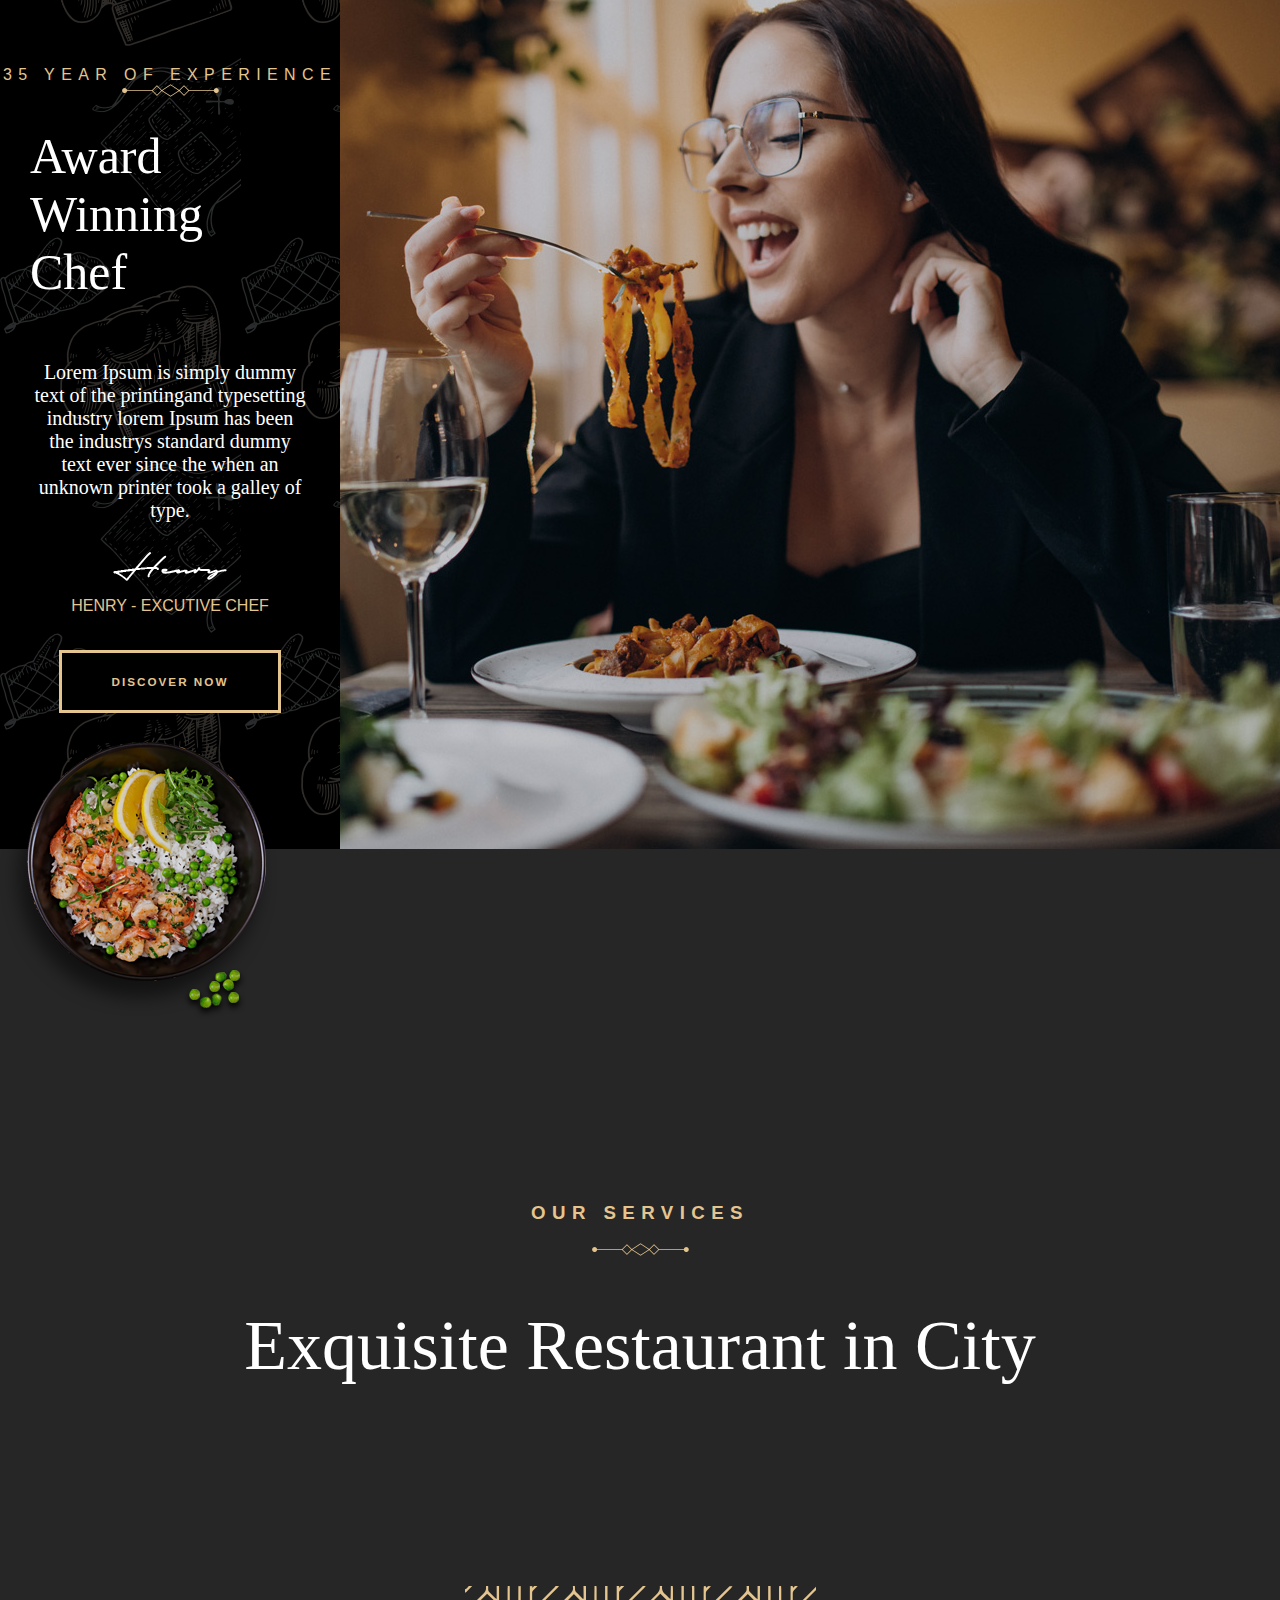
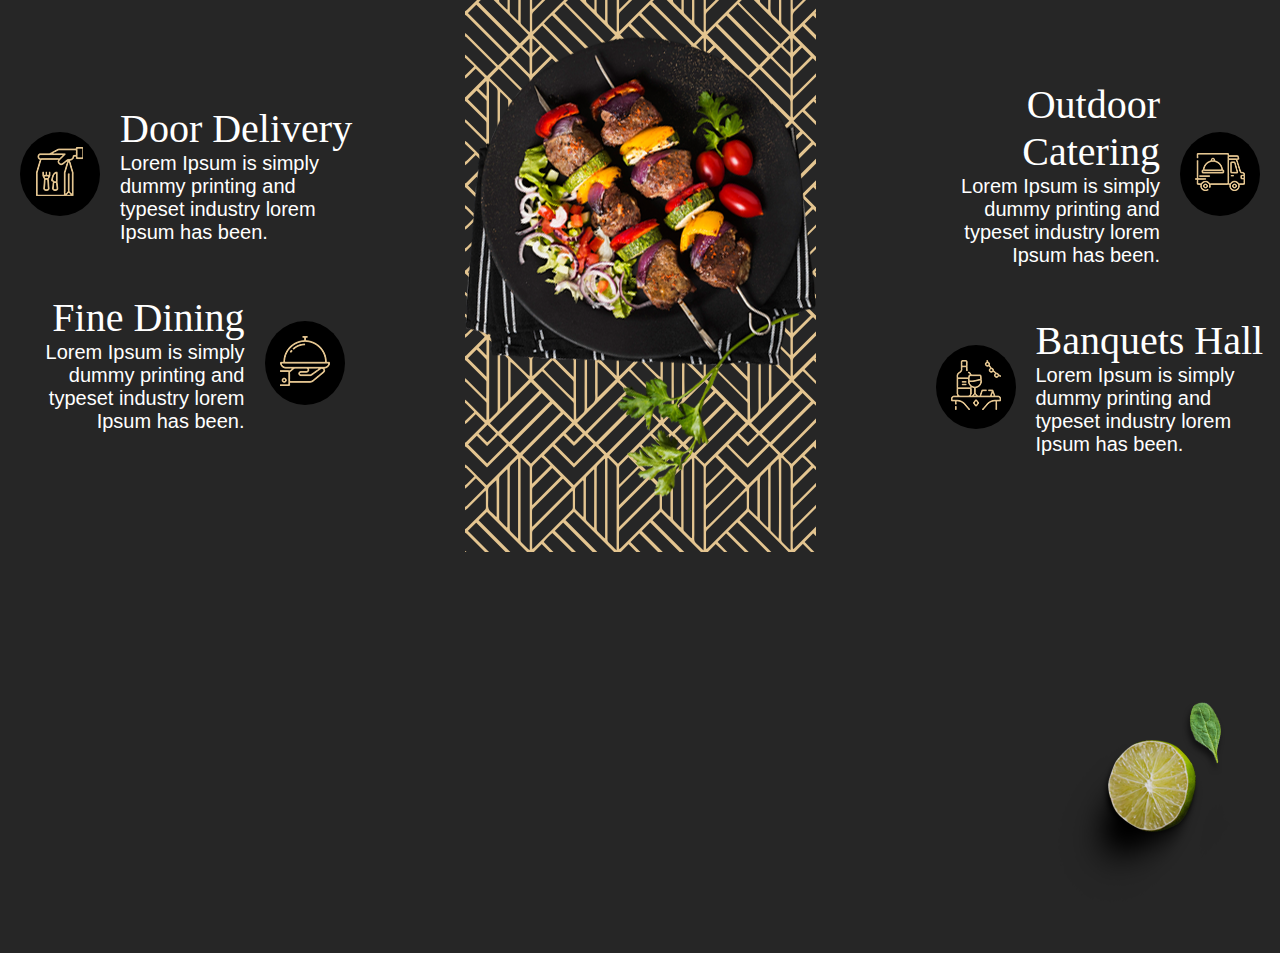
==== commit c07d56aa: "finale" ====
--- a/Aboutus.html
+++ b/Aboutus.html
@@ -28,8 +28,8 @@
                     <span class="middle"></span>
                     <span class="bottom"></span>
                 </span>
-                <img src="./Assets/Picture/ImageAboutus/Logosan.png" alt="Logosan">
-                <div class="find-a-table"><h3>FIND A TABLE</h3></div>
+                <a href="./index.html"><img src="./Assets/Picture/ImageAboutus/Logosan.png" alt="Logosan"></a>
+                <div class="find-a-table"><a href="./finatable.html"><h3>FIND A TABLE</h3></a></div>
             </div>
         </header>
         <div class="container1">
--- a/Assets/Css/Aboutus.css
+++ b/Assets/Css/Aboutus.css
@@ -2,6 +2,9 @@
     margin:0px;
     background-color: #000000;
     position: absolute;
+}
+a{
+    text-decoration: none;
 }
 .header-box{
     position: fixed;
